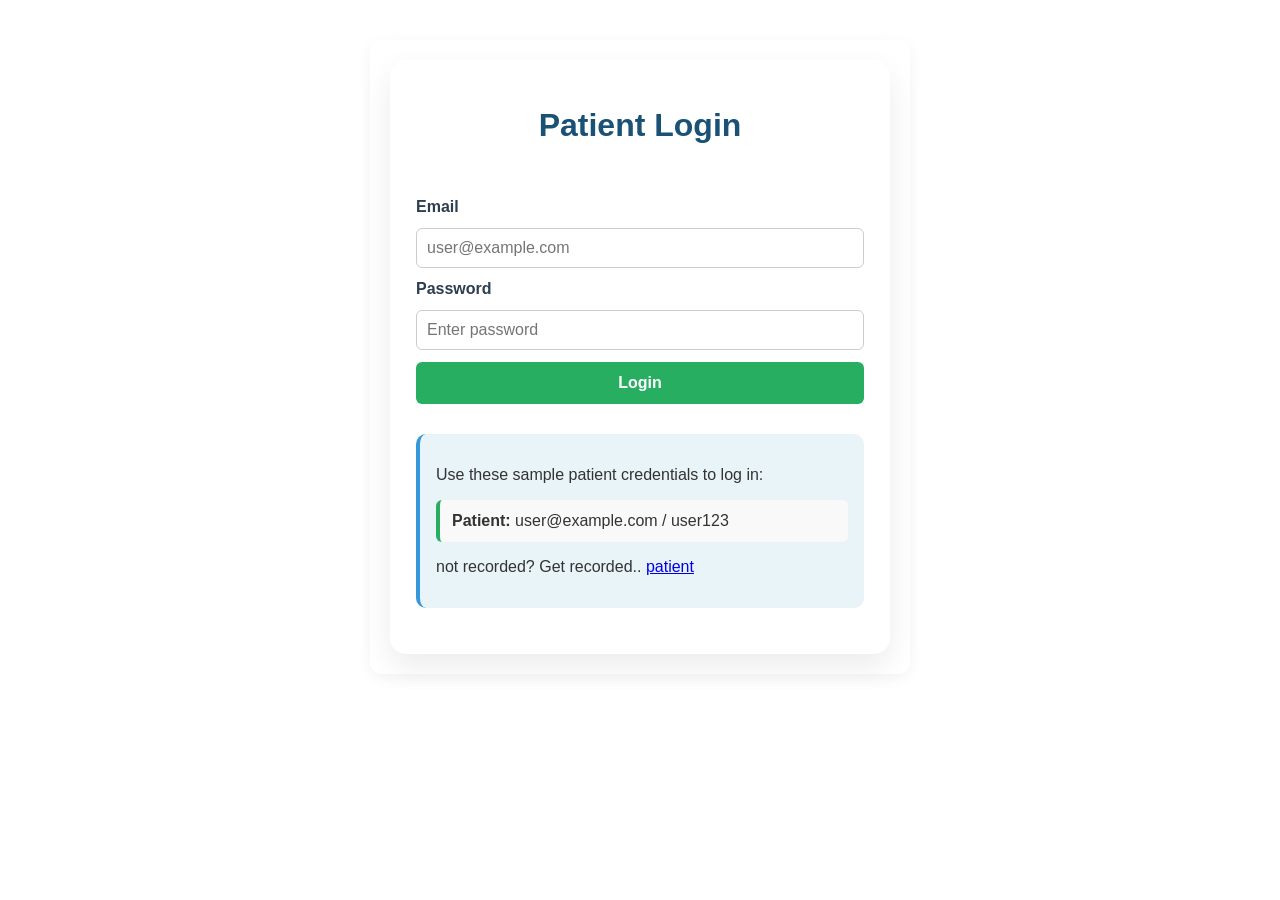
==== doctor.html @ 140f765f "Update medication tracker app" ====
<!DOCTYPE html>
<html lang="en">
<head>
    <meta charset="UTF-8">
    <meta name="viewport" content="width=device-width, initial-scale=1.0">
    <title>Doctor Dashboard</title>
    <link rel="stylesheet" href="style.css">
</head>
<body>
    <div class="login-card">
        <div class="header-row">
            <div>
                <h1>Doctor Dashboard</h1>
                <p>Welcome, <strong id="user-name"></strong>.</p>
            </div>
            <button class="logout-btn" id="logout-button">Logout</button>
        </div>

        <section class="info-card">
            <h2>Protected access</h2>
            <p>This dashboard is only available to authenticated doctors. Use the provided credentials from the login page.</p>
        </section>

        <section>
            <h2>Pending tasks</h2>
            <ul>
                <li>Review patient medication schedules</li>
                <li>Manage care plans</li>
                <li>Check medication reminders</li>
            </ul>
        </section>
    </div>

    <script src="auth.js"></script>
    <script>
        document.addEventListener('DOMContentLoaded', () => {
            requireAuth('doctor');
            injectUserName('#user-name');
            document.getElementById('logout-button').addEventListener('click', logout);
        });
    </script>
</body>
</html>
---- style.css ----
/* Clean, modern resets */
body {
    font-family: 'Segoe UI', Tahoma, Geneva, Verdana, sans-serif;
    background-color: #f0f4f8;
    color: #333;
    max-width: 500px;
    margin: 40px auto;
    padding: 20px;
    background: #ffffff;
    border-radius: 12px;
    box-shadow: 0 4px 15px rgba(0, 0, 0, 0.05);
}

h1, h2 {
    color: #1a5276;
    text-align: center;
}

/* Privacy note styling */
.privacy-note {
    background-color: #e8f4f8;
    border-left: 4px solid #3498db;
    padding: 10px;
    font-size: 0.9rem;
    border-radius: 4px;
    margin-bottom: 20px;
}

/* Form Layout */
form {
    display: flex;
    flex-direction: column;
    gap: 12px;
    margin-bottom: 30px;
}

label {
    font-weight: 600;
    color: #2c3e50;
}

input {
    padding: 10px;
    border: 1px solid #ccc;
    border-radius: 6px;
    font-size: 1rem;
}

input:focus {
    outline: 2px solid #3498db;
}

button {
    background-color: #27ae60;
    color: white;
    padding: 12px;
    border: none;
    border-radius: 6px;
    font-size: 1rem;
    font-weight: bold;
    cursor: pointer;
    transition: background 0.2s;
}

button:hover {
    background-color: #219653;
}

/* List Items */
ul {
    list-style-type: none;
    padding: 0;
}

li {
    background: #f9f9f9;
    padding: 12px;
    margin-bottom: 8px;
    border-radius: 6px;
    border-left: 4px solid #27ae60;
    font-weight: 500;
}

select {
    padding: 10px;
    border: 1px solid #ccc;
    border-radius: 6px;
    font-size: 1rem;
    background: white;
}

.login-card {
    max-width: 480px;
    margin: 0 auto;
    padding: 26px;
    background: #ffffff;
    border-radius: 16px;
    box-shadow: 0 12px 30px rgba(0, 0, 0, 0.08);
}

.header-row {
    display: flex;
    justify-content: space-between;
    align-items: center;
    gap: 16px;
    margin-bottom: 24px;
}

.auth-message {
    min-height: 1.25rem;
    margin-bottom: 12px;
    color: #c0392b;
    font-size: 0.95rem;
}

.auth-message.success {
    color: #27ae60;
}

.logout-btn {
    background-color: #c0392b;
    color: white;
    border: none;
    padding: 10px 16px;
    border-radius: 8px;
    cursor: pointer;
    font-weight: 600;
}

.logout-btn:hover {
    background-color: #a93226;
}

.info-card {
    background: #e8f4f8;
    padding: 16px;
    border-radius: 10px;
    border-left: 4px solid #3498db;
    margin-bottom: 20px;
}
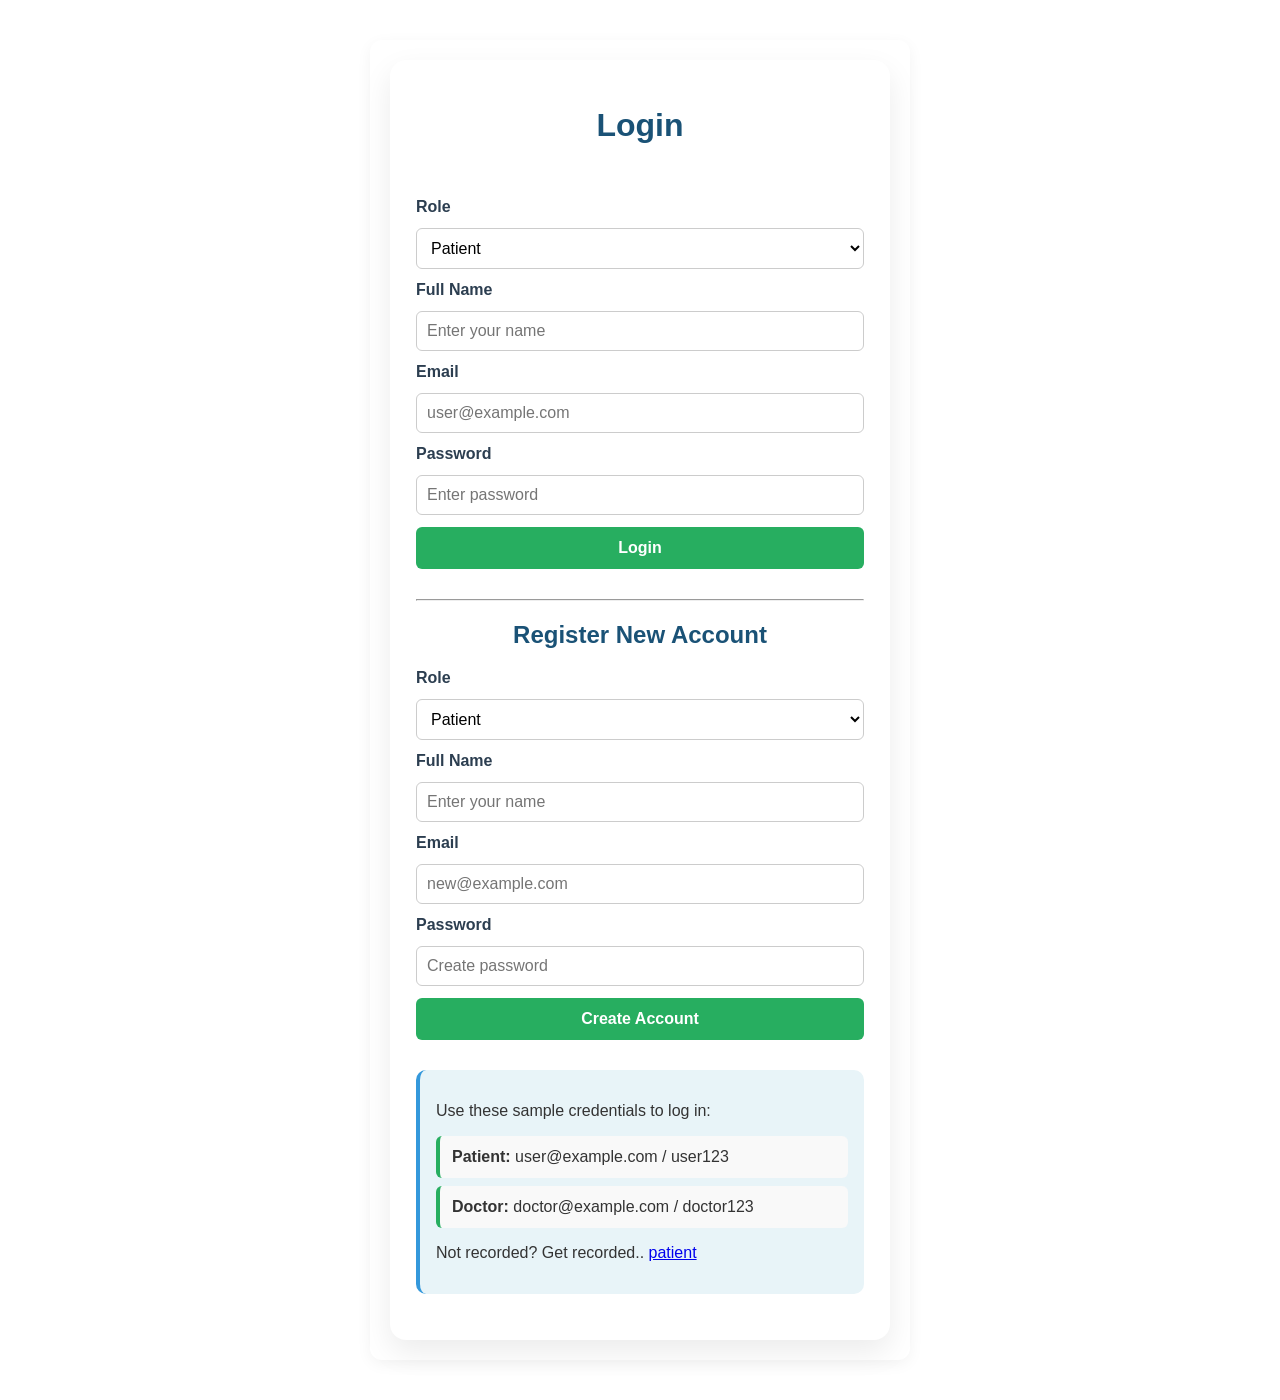
==== commit 122d441b: "Add registration flow and backend integration" ====
--- a/doctor.html
+++ b/doctor.html
@@ -22,21 +22,94 @@
         </section>
 
         <section>
-            <h2>Pending tasks</h2>
-            <ul>
-                <li>Review patient medication schedules</li>
-                <li>Manage care plans</li>
-                <li>Check medication reminders</li>
-            </ul>
+            <h2>Send a prescription</h2>
+            <form id="prescription-form">
+                <label for="patient-id">Patient ID</label>
+                <input type="number" id="patient-id" value="1" required>
+
+                <label for="medication-name">Medication Name</label>
+                <input type="text" id="medication-name" required>
+
+                <label for="dosage">Dosage</label>
+                <input type="text" id="dosage" required>
+
+                <label for="frequency">Frequency</label>
+                <input type="text" id="frequency" required>
+
+                <button type="submit">Send Prescription</button>
+            </form>
+            <p id="doctor-status" class="auth-message"></p>
+        </section>
+
+        <section>
+            <h2>Current prescriptions</h2>
+            <ul id="prescription-list"></ul>
         </section>
     </div>
 
     <script src="auth.js"></script>
     <script>
-        document.addEventListener('DOMContentLoaded', () => {
+        document.addEventListener('DOMContentLoaded', async () => {
             requireAuth('doctor');
             injectUserName('#user-name');
             document.getElementById('logout-button').addEventListener('click', logout);
+
+            const form = document.getElementById('prescription-form');
+            const statusBox = document.getElementById('doctor-status');
+            const prescriptionList = document.getElementById('prescription-list');
+
+            async function refreshPrescriptions() {
+                const patientId = document.getElementById('patient-id').value;
+                if (!patientId) return;
+
+                try {
+                    const prescriptions = await loadPrescriptions(patientId);
+                    prescriptionList.innerHTML = '';
+                    if (!prescriptions.length) {
+                        const item = document.createElement('li');
+                        item.textContent = 'No prescriptions found for this patient yet.';
+                        prescriptionList.appendChild(item);
+                        return;
+                    }
+
+                    prescriptions.forEach((prescription) => {
+                        const item = document.createElement('li');
+                        item.textContent = `💊 ${prescription.medication_name} — ${prescription.dosage} • ${prescription.frequency}`;
+                        prescriptionList.appendChild(item);
+                    });
+                } catch (error) {
+                    statusBox.textContent = error.message || 'Unable to load prescriptions.';
+                    statusBox.className = 'auth-message error';
+                }
+            }
+
+            form.addEventListener('submit', async (event) => {
+                event.preventDefault();
+                const patientId = document.getElementById('patient-id').value;
+                const medicationName = document.getElementById('medication-name').value.trim();
+                const dosage = document.getElementById('dosage').value.trim();
+                const frequency = document.getElementById('frequency').value.trim();
+
+                try {
+                    await submitPrescription({
+                        patientId,
+                        medicationName,
+                        dosage,
+                        frequency,
+                        doctorName: getAuthUser().name
+                    });
+                    statusBox.textContent = 'Prescription sent successfully.';
+                    statusBox.className = 'auth-message success';
+                    form.reset();
+                    document.getElementById('patient-id').value = patientId;
+                    await refreshPrescriptions();
+                } catch (error) {
+                    statusBox.textContent = error.message || 'Could not send prescription.';
+                    statusBox.className = 'auth-message error';
+                }
+            });
+
+            await refreshPrescriptions();
         });
     </script>
 </body>
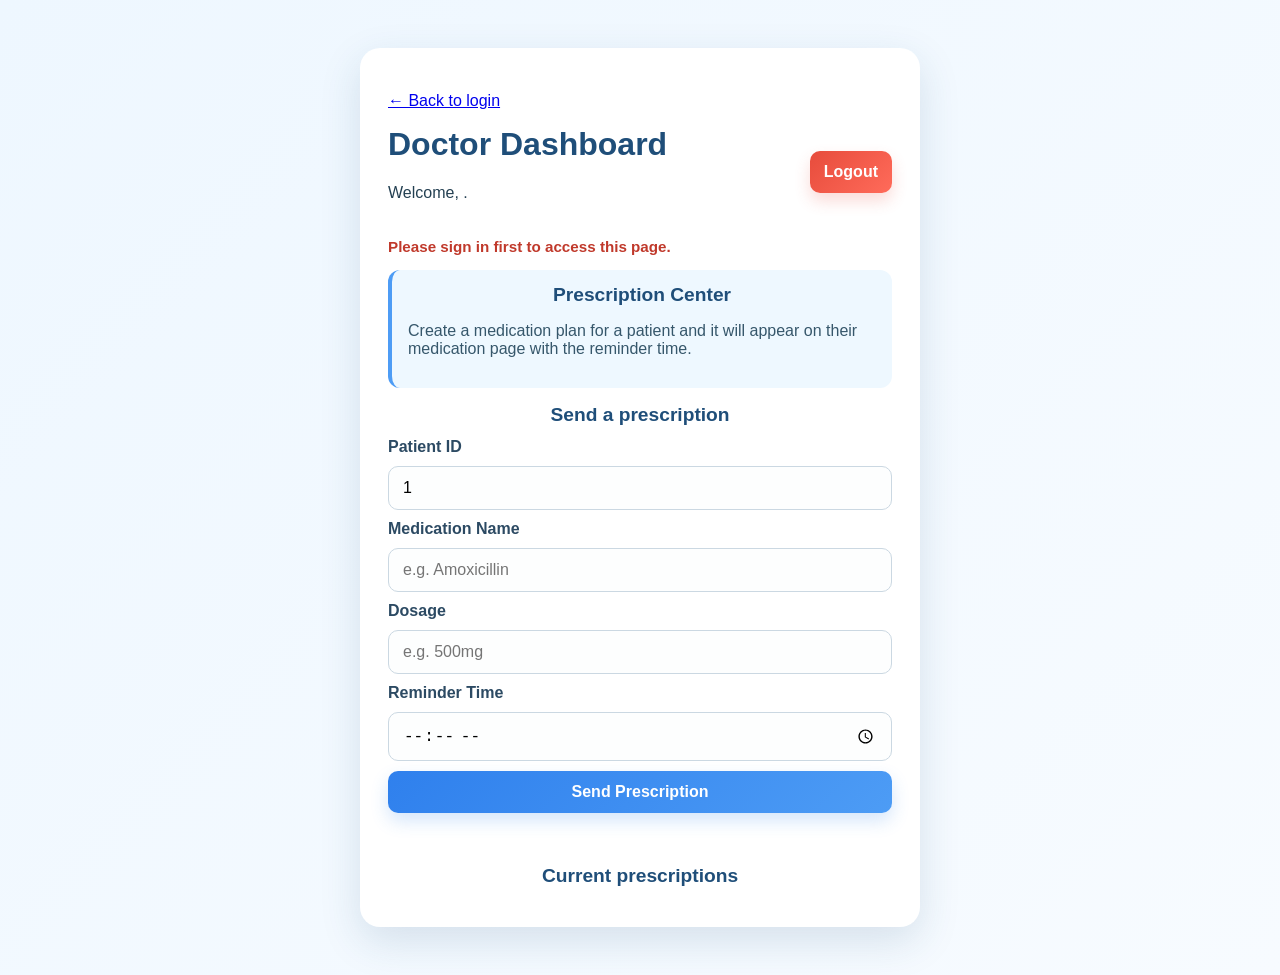
==== commit 1447b671: "Improve navigation and role-based page access" ====
--- a/doctor.html
+++ b/doctor.html
@@ -8,6 +8,7 @@
 </head>
 <body>
     <div class="login-card">
+        <p class="page-nav"><a href="index.html">← Back to login</a></p>
         <div class="header-row">
             <div>
                 <h1>Doctor Dashboard</h1>
@@ -16,9 +17,11 @@
             <button class="logout-btn" id="logout-button">Logout</button>
         </div>
 
+        <p id="page-status" class="auth-message"></p>
+
         <section class="info-card">
-            <h2>Protected access</h2>
-            <p>This dashboard is only available to authenticated doctors. Use the provided credentials from the login page.</p>
+            <h2>Prescription Center</h2>
+            <p>Create a medication plan for a patient and it will appear on their medication page with the reminder time.</p>
         </section>
 
         <section>
@@ -28,13 +31,13 @@
                 <input type="number" id="patient-id" value="1" required>
 
                 <label for="medication-name">Medication Name</label>
-                <input type="text" id="medication-name" required>
+                <input type="text" id="medication-name" placeholder="e.g. Amoxicillin" required>
 
                 <label for="dosage">Dosage</label>
-                <input type="text" id="dosage" required>
+                <input type="text" id="dosage" placeholder="e.g. 500mg" required>
 
-                <label for="frequency">Frequency</label>
-                <input type="text" id="frequency" required>
+                <label for="frequency">Reminder Time</label>
+                <input type="time" id="frequency" required>
 
                 <button type="submit">Send Prescription</button>
             </form>
@@ -50,7 +53,10 @@
     <script src="auth.js"></script>
     <script>
         document.addEventListener('DOMContentLoaded', async () => {
-            requireAuth('doctor');
+            if (!ensureRolePageAccess('doctor')) {
+                return;
+            }
+
             injectUserName('#user-name');
             document.getElementById('logout-button').addEventListener('click', logout);
 
@@ -74,7 +80,7 @@
 
                     prescriptions.forEach((prescription) => {
                         const item = document.createElement('li');
-                        item.textContent = `💊 ${prescription.medication_name} — ${prescription.dosage} • ${prescription.frequency}`;
+                        item.innerHTML = `💊 <strong>${prescription.medication_name}</strong><br><span>${prescription.dosage} • ${prescription.frequency}</span>`;
                         prescriptionList.appendChild(item);
                     });
                 } catch (error) {
@@ -88,14 +94,20 @@
                 const patientId = document.getElementById('patient-id').value;
                 const medicationName = document.getElementById('medication-name').value.trim();
                 const dosage = document.getElementById('dosage').value.trim();
-                const frequency = document.getElementById('frequency').value.trim();
+                const frequency = document.getElementById('frequency').value;
+
+                if (!patientId || !medicationName || !dosage || !frequency) {
+                    statusBox.textContent = 'Please complete all fields.';
+                    statusBox.className = 'auth-message error';
+                    return;
+                }
 
                 try {
                     await submitPrescription({
                         patientId,
                         medicationName,
                         dosage,
-                        frequency,
+                        frequency: `At ${frequency}`,
                         doctorName: getAuthUser().name
                     });
                     statusBox.textContent = 'Prescription sent successfully.';
--- a/style.css
+++ b/style.css
@@ -1,101 +1,35 @@
-/* Clean, modern resets */
+
+* {
+    box-sizing: border-box;
+}
+/*body styling*/
 body {
     font-family: 'Segoe UI', Tahoma, Geneva, Verdana, sans-serif;
-    background-color: #f0f4f8;
-    color: #333;
-    max-width: 500px;
-    margin: 40px auto;
-    padding: 20px;
-    background: #ffffff;
-    border-radius: 12px;
-    box-shadow: 0 4px 15px rgba(0, 0, 0, 0.05);
+    margin: 0;
+    min-height: 100vh;
+    background: linear-gradient(135deg, #eef7ff 0%, #f7fbff 100%);
+    color: #244052;
+    padding: 24px;
 }
 
 h1, h2 {
-    color: #1a5276;
+    color: #1f4e79;
     text-align: center;
+    margin-top: 0;
 }
 
-/* Privacy note styling */
-.privacy-note {
-    background-color: #e8f4f8;
-    border-left: 4px solid #3498db;
-    padding: 10px;
-    font-size: 0.9rem;
-    border-radius: 4px;
-    margin-bottom: 20px;
-}
-
-/* Form Layout */
-form {
-    display: flex;
-    flex-direction: column;
-    gap: 12px;
-    margin-bottom: 30px;
-}
-
-label {
-    font-weight: 600;
-    color: #2c3e50;
-}
-
-input {
-    padding: 10px;
-    border: 1px solid #ccc;
-    border-radius: 6px;
-    font-size: 1rem;
-}
-
-input:focus {
-    outline: 2px solid #3498db;
-}
-
-button {
-    background-color: #27ae60;
-    color: white;
-    padding: 12px;
-    border: none;
-    border-radius: 6px;
-    font-size: 1rem;
-    font-weight: bold;
-    cursor: pointer;
-    transition: background 0.2s;
-}
-
-button:hover {
-    background-color: #219653;
-}
-
-/* List Items */
-ul {
-    list-style-type: none;
-    padding: 0;
-}
-
-li {
-    background: #f9f9f9;
-    padding: 12px;
-    margin-bottom: 8px;
-    border-radius: 6px;
-    border-left: 4px solid #27ae60;
-    font-weight: 500;
-}
-
-select {
-    padding: 10px;
-    border: 1px solid #ccc;
-    border-radius: 6px;
-    font-size: 1rem;
-    background: white;
+h2 {
+    font-size: 1.2rem;
+    margin-bottom: 12px;
 }
 
 .login-card {
-    max-width: 480px;
-    margin: 0 auto;
-    padding: 26px;
+    max-width: 560px;
+    margin: 24px auto;
+    padding: 28px;
     background: #ffffff;
-    border-radius: 16px;
-    box-shadow: 0 12px 30px rgba(0, 0, 0, 0.08);
+    border-radius: 20px;
+    box-shadow: 0 14px 40px rgba(31, 78, 121, 0.15);
 }
 
 .header-row {
@@ -103,7 +37,68 @@
     justify-content: space-between;
     align-items: center;
     gap: 16px;
-    margin-bottom: 24px;
+    margin-bottom: 20px;
+}
+
+form {
+    display: flex;
+    flex-direction: column;
+    gap: 10px;
+    margin-bottom: 20px;
+}
+
+label {
+    font-weight: 600;
+    color: #2c4a63;
+}
+
+input,
+select {
+    padding: 12px 14px;
+    border: 1px solid #cbd8e2;
+    border-radius: 10px;
+    font-size: 1rem;
+    background: #fdfefe;
+}
+
+input:focus,
+select:focus {
+    outline: 2px solid #61b0f2;
+    border-color: #61b0f2;
+}
+
+button {
+    background: linear-gradient(135deg, #2f80ed 0%, #4d9cf5 100%);
+    color: white;
+    padding: 12px 14px;
+    border: none;
+    border-radius: 10px;
+    font-size: 1rem;
+    font-weight: 700;
+    cursor: pointer;
+    transition: transform 0.15s ease, box-shadow 0.2s ease;
+    box-shadow: 0 8px 18px rgba(47, 128, 237, 0.2);
+}
+
+button:hover {
+    transform: translateY(-1px);
+    box-shadow: 0 10px 20px rgba(47, 128, 237, 0.25);
+}
+
+hr {
+    border: none;
+    border-top: 1px solid #e4edf4;
+    margin: 24px 0;
+}
+
+.info-card,
+.privacy-note {
+    background: #eef8ff;
+    border-left: 4px solid #4d9cf5;
+    padding: 14px 16px;
+    border-radius: 12px;
+    margin-bottom: 16px;
+    color: #36576b;
 }
 
 .auth-message {
@@ -111,30 +106,50 @@
     margin-bottom: 12px;
     color: #c0392b;
     font-size: 0.95rem;
+    font-weight: 600;
 }
 
 .auth-message.success {
-    color: #27ae60;
+    color: #1f8f4f;
 }
 
 .logout-btn {
-    background-color: #c0392b;
-    color: white;
-    border: none;
-    padding: 10px 16px;
-    border-radius: 8px;
-    cursor: pointer;
-    font-weight: 600;
+    background: linear-gradient(135deg, #e74c3c 0%, #ff6b5a 100%);
+    box-shadow: 0 8px 16px rgba(231, 76, 60, 0.2);
 }
 
-.logout-btn:hover {
-    background-color: #a93226;
+ul {
+    list-style: none;
+    padding: 0;
+    margin: 0;
 }
 
-.info-card {
-    background: #e8f4f8;
-    padding: 16px;
+li {
+    background: #f9fcff;
+    padding: 12px 14px;
+    margin-bottom: 8px;
     border-radius: 10px;
-    border-left: 4px solid #3498db;
-    margin-bottom: 20px;
+    border-left: 4px solid #4d9cf5;
+    font-weight: 500;
 }
+
+#med-list li {
+    display: flex;
+    align-items: center;
+    gap: 8px;
+}
+
+@media (max-width: 600px) {
+    body {
+        padding: 12px;
+    }
+
+    .login-card {
+        padding: 20px;
+    }
+
+    .header-row {
+        flex-direction: column;
+        align-items: flex-start;
+    }
+}
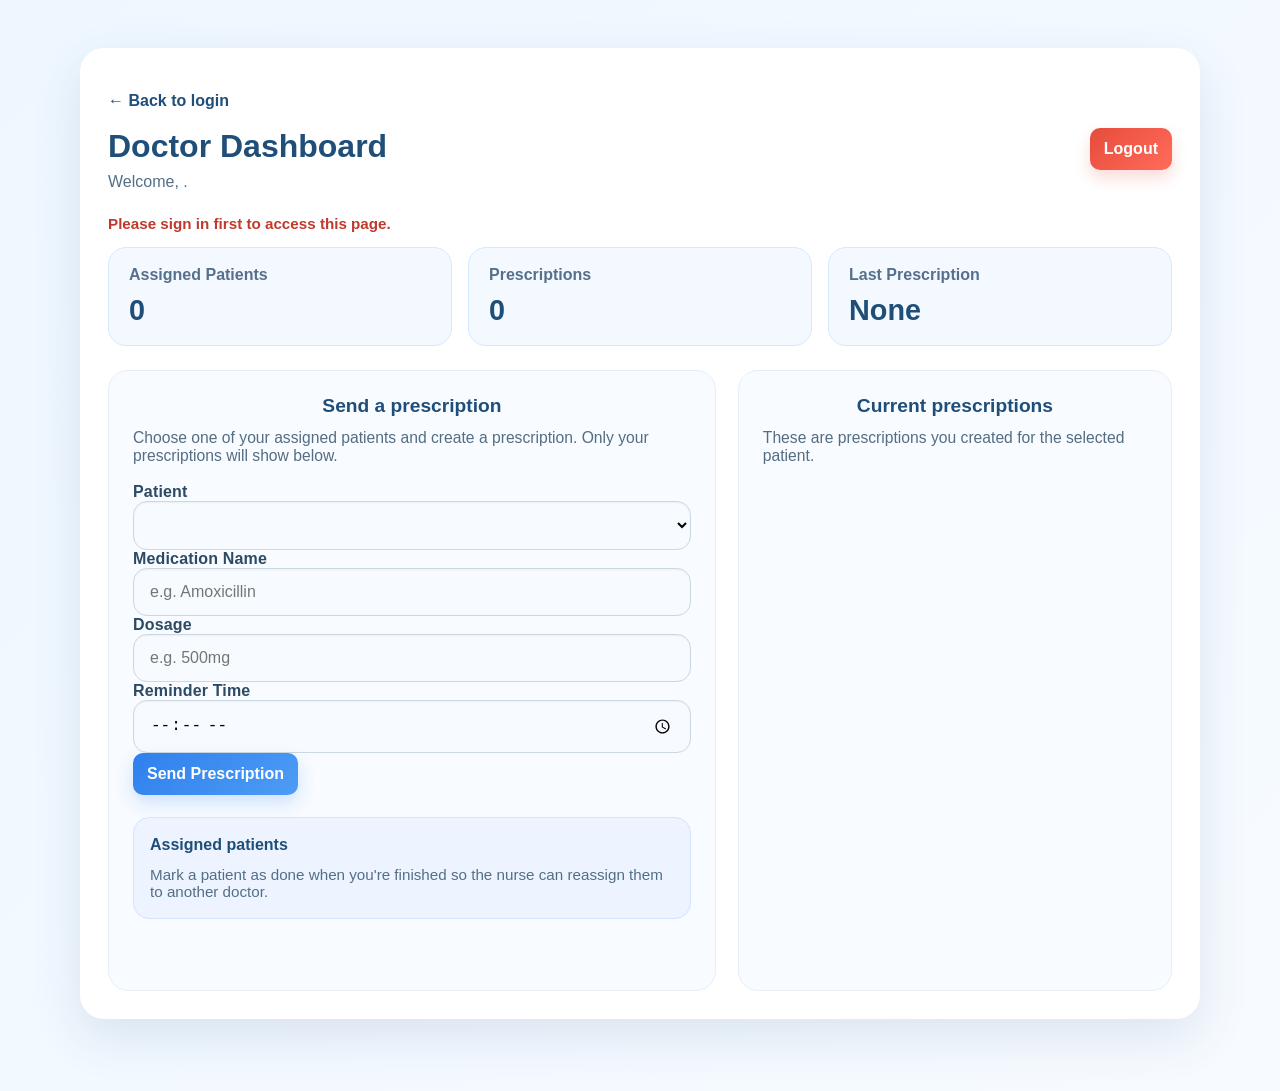
==== commit 1883a2bc: "Update nurse/doctor dashboards, add patient registration, and improve assignment status" ====
--- a/doctor.html
+++ b/doctor.html
@@ -7,47 +7,70 @@
     <link rel="stylesheet" href="style.css">
 </head>
 <body>
-    <div class="login-card">
-        <p class="page-nav"><a href="index.html">← Back to login</a></p>
-        <div class="header-row">
-            <div>
-                <h1>Doctor Dashboard</h1>
-                <p>Welcome, <strong id="user-name"></strong>.</p>
+    <div class="dashboard-page">
+        <div class="dashboard-card">
+            <p class="page-nav"><a href="index.html">← Back to login</a></p>
+            <div class="dashboard-header">
+                <div>
+                    <h1>Doctor Dashboard</h1>
+                    <p class="dashboard-subtitle">Welcome, <strong id="user-name"></strong>.</p>
+                </div>
+                <button class="logout-btn" id="logout-button">Logout</button>
             </div>
-            <button class="logout-btn" id="logout-button">Logout</button>
+
+            <p id="page-status" class="auth-message"></p>
+
+            <div class="stats-grid">
+                <div class="stat-card">
+                    <span class="stat-label">Assigned Patients</span>
+                    <strong id="assigned-patients-count">0</strong>
+                </div>
+                <div class="stat-card">
+                    <span class="stat-label">Prescriptions</span>
+                    <strong id="prescription-count">0</strong>
+                </div>
+                <div class="stat-card">
+                    <span class="stat-label">Last Prescription</span>
+                    <strong id="last-prescription-summary">None</strong>
+                </div>
+            </div>
+
+            <div class="dashboard-grid">
+                <section class="panel-card">
+                    <h2>Send a prescription</h2>
+                    <p class="panel-description">Choose one of your assigned patients and create a prescription. Only your prescriptions will show below.</p>
+                    <form id="prescription-form">
+                        <label for="patient-id">Patient</label>
+                        <select id="patient-id" required></select>
+
+                        <label for="medication-name">Medication Name</label>
+                        <input type="text" id="medication-name" placeholder="e.g. Amoxicillin" required>
+
+                        <label for="dosage">Dosage</label>
+                        <input type="text" id="dosage" placeholder="e.g. 500mg" required>
+
+                        <label for="frequency">Reminder Time</label>
+                        <input type="time" id="frequency" required>
+
+                        <button type="submit">Send Prescription</button>
+                    </form>
+
+                    <div class="assigned-card">
+                        <h3>Assigned patients</h3>
+                        <ul id="assigned-patients-list" class="assigned-patient-list"></ul>
+                        <p class="panel-note">Mark a patient as done when you're finished so the nurse can reassign them to another doctor.</p>
+                    </div>
+
+                    <p id="doctor-status" class="auth-message"></p>
+                </section>
+
+                <section class="panel-card">
+                    <h2>Current prescriptions</h2>
+                    <p class="panel-description">These are prescriptions you created for the selected patient.</p>
+                    <ul id="prescription-list"></ul>
+                </section>
+            </div>
         </div>
-
-        <p id="page-status" class="auth-message"></p>
-
-        <section class="info-card">
-            <h2>Prescription Center</h2>
-            <p>Create a medication plan for a patient and it will appear on their medication page with the reminder time.</p>
-        </section>
-
-        <section>
-            <h2>Send a prescription</h2>
-            <form id="prescription-form">
-                <label for="patient-id">Patient ID</label>
-                <input type="number" id="patient-id" value="1" required>
-
-                <label for="medication-name">Medication Name</label>
-                <input type="text" id="medication-name" placeholder="e.g. Amoxicillin" required>
-
-                <label for="dosage">Dosage</label>
-                <input type="text" id="dosage" placeholder="e.g. 500mg" required>
-
-                <label for="frequency">Reminder Time</label>
-                <input type="time" id="frequency" required>
-
-                <button type="submit">Send Prescription</button>
-            </form>
-            <p id="doctor-status" class="auth-message"></p>
-        </section>
-
-        <section>
-            <h2>Current prescriptions</h2>
-            <ul id="prescription-list"></ul>
-        </section>
     </div>
 
     <script src="auth.js"></script>
@@ -63,20 +86,80 @@
             const form = document.getElementById('prescription-form');
             const statusBox = document.getElementById('doctor-status');
             const prescriptionList = document.getElementById('prescription-list');
+            const patientSelect = document.getElementById('patient-id');
+            const patientCount = document.getElementById('assigned-patients-count');
+            const assignedPatientList = document.getElementById('assigned-patients-list');
+            const prescriptionCount = document.getElementById('prescription-count');
+            const lastPrescriptionSummary = document.getElementById('last-prescription-summary');
+            const currentDoctor = getAuthUser();
+            let assignedPatients = getAssignedPatients(currentDoctor?.email);
+
+            function renderAssignedPatients() {
+                assignedPatients = getAssignedPatients(currentDoctor?.email);
+                patientCount.textContent = assignedPatients.length;
+
+                patientSelect.innerHTML = assignedPatients
+                    .map((patient) => `<option value="${patient.id}">${patient.name} (#${patient.id})</option>`)
+                    .join('');
+
+                assignedPatientList.innerHTML = assignedPatients
+                    .map((patient) => `
+                        <li>
+                            <span>${patient.name} (#${patient.id})</span>
+                            <button class="small-button done-button" data-patient-id="${patient.id}">Done</button>
+                        </li>
+                    `)
+                    .join('');
+
+                assignedPatientList.querySelectorAll('.done-button').forEach((button) => {
+                    button.addEventListener('click', async () => {
+                        const patientId = button.dataset.patientId;
+                        assignPatientToDoctor(patientId, null);
+                        statusBox.textContent = `Patient #${patientId} released for reassignment.`;
+                        statusBox.className = 'auth-message success';
+                        renderAssignedPatients();
+                        if (assignedPatients.length) {
+                            patientSelect.value = assignedPatients[0].id;
+                            await refreshPrescriptions();
+                        } else {
+                            form.querySelectorAll('input, button, select').forEach((el) => el.disabled = true);
+                            prescriptionList.innerHTML = '';
+                            prescriptionCount.textContent = '0';
+                            lastPrescriptionSummary.textContent = 'None';
+                        }
+                    });
+                });
+            }
+
+            if (!assignedPatients.length) {
+                statusBox.textContent = 'No patients are assigned to this doctor yet.';
+                statusBox.className = 'auth-message error';
+                form.querySelectorAll('input, button, select').forEach((el) => el.disabled = true);
+                return;
+            }
+
+            renderAssignedPatients();
+            patientSelect.addEventListener('change', refreshPrescriptions);
+            await refreshPrescriptions();
 
             async function refreshPrescriptions() {
-                const patientId = document.getElementById('patient-id').value;
+                const patientId = patientSelect.value;
                 if (!patientId) return;
 
                 try {
-                    const prescriptions = await loadPrescriptions(patientId);
+                    const prescriptions = await loadPrescriptions(patientId, currentDoctor?.email, currentDoctor?.name);
                     prescriptionList.innerHTML = '';
+                    prescriptionCount.textContent = prescriptions.length;
                     if (!prescriptions.length) {
+                        lastPrescriptionSummary.textContent = 'None';
                         const item = document.createElement('li');
                         item.textContent = 'No prescriptions found for this patient yet.';
                         prescriptionList.appendChild(item);
                         return;
                     }
+
+                    const latest = prescriptions[prescriptions.length - 1];
+                    lastPrescriptionSummary.textContent = `${latest.medication_name} • ${latest.dosage}`;
 
                     prescriptions.forEach((prescription) => {
                         const item = document.createElement('li');
@@ -86,6 +169,8 @@
                 } catch (error) {
                     statusBox.textContent = error.message || 'Unable to load prescriptions.';
                     statusBox.className = 'auth-message error';
+                    prescriptionCount.textContent = '0';
+                    lastPrescriptionSummary.textContent = 'None';
                 }
             }
 
@@ -102,13 +187,20 @@
                     return;
                 }
 
+                if (!assignedPatients.some((patient) => String(patient.id) === String(patientId))) {
+                    statusBox.textContent = 'You are not assigned to this patient.';
+                    statusBox.className = 'auth-message error';
+                    return;
+                }
+
                 try {
                     await submitPrescription({
                         patientId,
                         medicationName,
                         dosage,
                         frequency: `At ${frequency}`,
-                        doctorName: getAuthUser().name
+                        doctorName: currentDoctor.name,
+                        doctorEmail: currentDoctor.email
                     });
                     statusBox.textContent = 'Prescription sent successfully.';
                     statusBox.className = 'auth-message success';
--- a/style.css
+++ b/style.css
@@ -32,39 +32,347 @@
     box-shadow: 0 14px 40px rgba(31, 78, 121, 0.15);
 }
 
-.header-row {
+.dashboard-page {
+    max-width: 1120px;
+    margin: 0 auto;
+    padding-bottom: 24px;
+}
+
+.dashboard-card {
+    margin: 24px auto;
+    padding: 28px;
+    background: #ffffff;
+    border-radius: 24px;
+    box-shadow: 0 18px 50px rgba(31, 78, 121, 0.12);
+}
+
+.dashboard-header {
     display: flex;
     justify-content: space-between;
+    align-items: flex-start;
+    gap: 20px;
+    margin-bottom: 24px;
+}
+
+.dashboard-header h1 {
+    margin-bottom: 8px;
+    text-align: left;
+}
+
+.page-nav {
+    margin-bottom: 18px;
+}
+
+.page-nav a {
+    color: #1f4e79;
+    text-decoration: none;
+    font-weight: 600;
+}
+
+.page-nav a:hover {
+    text-decoration: underline;
+}
+
+.dashboard-subtitle {
+    color: #516f87;
+    margin: 0;
+}
+
+.stats-grid {
+    display: grid;
+    grid-template-columns: repeat(auto-fit, minmax(200px, 1fr));
+    gap: 16px;
+    margin-bottom: 24px;
+}
+
+.assigned-card {
+    margin-top: 22px;
+    padding: 18px 16px;
+    background: #eef4ff;
+    border: 1px solid #d6e4ff;
+    border-radius: 16px;
+}
+
+.assigned-card h3 {
+    margin: 0 0 10px;
+    color: #1f4e79;
+    font-size: 1rem;
+}
+
+.assigned-patient-list {
+    list-style: none;
+    padding: 0;
+    margin: 0 0 12px;
+}
+
+.assigned-patient-list li {
+    display: flex;
+    justify-content: space-between;
+    align-items: center;
+    padding: 10px 12px;
+    background: #ffffff;
+    border: 1px solid #dfe8f4;
+    border-radius: 10px;
+    margin-bottom: 8px;
+    color: #30465b;
+}
+
+.small-button {
+    border: 1px solid #d1e4ff;
+    background: #ffffff;
+    color: #1f4e79;
+    border-radius: 999px;
+    padding: 8px 12px;
+    font-size: 0.9rem;
+    font-weight: 700;
+    cursor: pointer;
+    transition: background 0.2s ease, transform 0.15s ease;
+}
+
+.small-button:hover {
+    background: #eef6ff;
+    transform: translateY(-1px);
+}
+
+.done-button {
+    border-color: #f2d7d5;
+    color: #b3413b;
+}
+
+.done-button:hover {
+    background: #ffe7e4;
+}
+
+.panel-note {
+    margin: 0;
+    color: #516f87;
+    font-size: 0.95rem;
+}
+
+.stat-card {
+    background: #f4f9ff;
+    border: 1px solid #d5e8ff;
+    border-radius: 18px;
+    padding: 18px 20px;
+    display: flex;
+    flex-direction: column;
+    gap: 10px;
+}
+
+.stat-label {
+    color: #56708c;
+    font-weight: 600;
+}
+
+.stat-card strong {
+    font-size: 1.8rem;
+    color: #1f4e79;
+}
+
+.dashboard-grid {
+    display: grid;
+    grid-template-columns: 1.4fr 1fr;
+    gap: 22px;
+}
+
+.panel-card {
+    background: #f8fbff;
+    border: 1px solid #e6eff8;
+    border-radius: 20px;
+    padding: 24px;
+}
+
+.panel-card h2 {
+    margin-top: 0;
+}
+
+.panel-description {
+    color: #546d82;
+    margin: 0 0 18px;
+    font-size: 0.98rem;
+}
+
+.table-card {
+    background: #f8fbff;
+    border: 1px solid #e6eff8;
+    border-radius: 20px;
+    padding: 20px;
+    margin-bottom: 16px;
+}
+
+.data-grid {
+    display: grid;
+    grid-template-columns: 1fr 1fr;
+    gap: 18px;
+}
+
+.data-table {
+    width: 100%;
+    border-collapse: collapse;
+}
+
+.data-table th,
+.data-table td {
+    padding: 12px 14px;
+    border: 1px solid #dce6f1;
+    text-align: left;
+}
+
+.data-table th {
+    background: #eff6ff;
+    color: #1f4e79;
+}
+
+.status-pill {
+    display: inline-flex;
+    align-items: center;
+    padding: 6px 10px;
+    border-radius: 999px;
+    font-size: 0.9rem;
+    font-weight: 700;
+    gap: 6px;
+}
+
+.status-pill.available {
+    background: #e7f6ff;
+    color: #1f4e79;
+    border: 1px solid #b6deff;
+}
+
+.status-pill.busy {
+    background: #fff2f2;
+    color: #af2f2f;
+    border: 1px solid #f3c3c3;
+}
+
+.panel-note {
+    margin: 0;
+    color: #516f87;
+    font-size: 0.95rem;
+}
+
+.info-card,
+.privacy-note {
+    background: #eef8ff;
+    border-left: 4px solid #4d9cf5;
+    padding: 14px 16px;
+    border-radius: 12px;
+    margin-bottom: 16px;
+    color: #36576b;
+}
+
+ul {
+    list-style: none;
+    padding: 0;
+    margin: 0;
+}
+
+li {
+    background: #f9fcff;
+    padding: 12px 14px;
+    margin-bottom: 8px;
+    border-radius: 10px;
+    border-left: 4px solid #4d9cf5;
+    font-weight: 500;
+}
+
+#med-list li {
+    display: flex;
+    align-items: center;
+    gap: 8px;
+}
+    display: flex;
+    justify-content:space-between;
     align-items: center;
     gap: 16px;
     margin-bottom: 20px;
-}
+
 
 form {
     display: flex;
     flex-direction: column;
-    gap: 10px;
-    margin-bottom: 20px;
+    gap: 16px;
+    margin-bottom: 24px;
 }
 
 label {
-    font-weight: 600;
+    font-weight: 700;
     color: #2c4a63;
+    letter-spacing: 0.01em;
 }
 
 input,
 select {
-    padding: 12px 14px;
+    width: 100%;
+    padding: 14px 16px;
     border: 1px solid #cbd8e2;
-    border-radius: 10px;
+    border-radius: 14px;
     font-size: 1rem;
-    background: #fdfefe;
+    background: #f7fbff;
+    box-shadow: inset 0 1px 2px rgba(15, 45, 76, 0.05);
+    transition: border-color 0.2s ease, box-shadow 0.2s ease, transform 0.15s ease;
+}
+
+input:hover,
+select:hover {
+    border-color: #92b7ff;
 }
 
 input:focus,
 select:focus {
-    outline: 2px solid #61b0f2;
-    border-color: #61b0f2;
+    outline: none;
+    border-color: #4d8dfb;
+    box-shadow: 0 0 0 4px rgba(79, 147, 255, 0.14);
+    transform: translateY(-1px);
+}
+
+.password-field {
+    position: relative;
+}
+
+.password-field input {
+    padding-right: 50px;
+}
+
+.password-toggle {
+    position: absolute;
+    right: 12px;
+    top: 50%;
+    transform: translateY(-50%);
+    border: none;
+    background: rgba(255, 255, 255, 0.9);
+    cursor: pointer;
+    font-size: 1.1rem;
+    padding: 0;
+    width: 34px;
+    height: 34px;
+    display: grid;
+    place-items: center;
+    color: #4d9cf5;
+    border-radius: 50%;
+}
+
+.password-toggle:focus {
+    outline: none;
+    box-shadow: 0 0 0 3px rgba(79, 147, 255, 0.25);
+}
+
+.password-toggle:hover {
+    color: #1f4e79;
+}
+
+.remember-row {
+    display: flex;
+    align-items: center;
+    margin-bottom: 8px;
+}
+
+.checkbox-label {
+    display: inline-flex;
+    align-items: center;
+    gap: 8px;
+    font-size: 0.95rem;
+    color: #30465b;
 }
 
 button {
